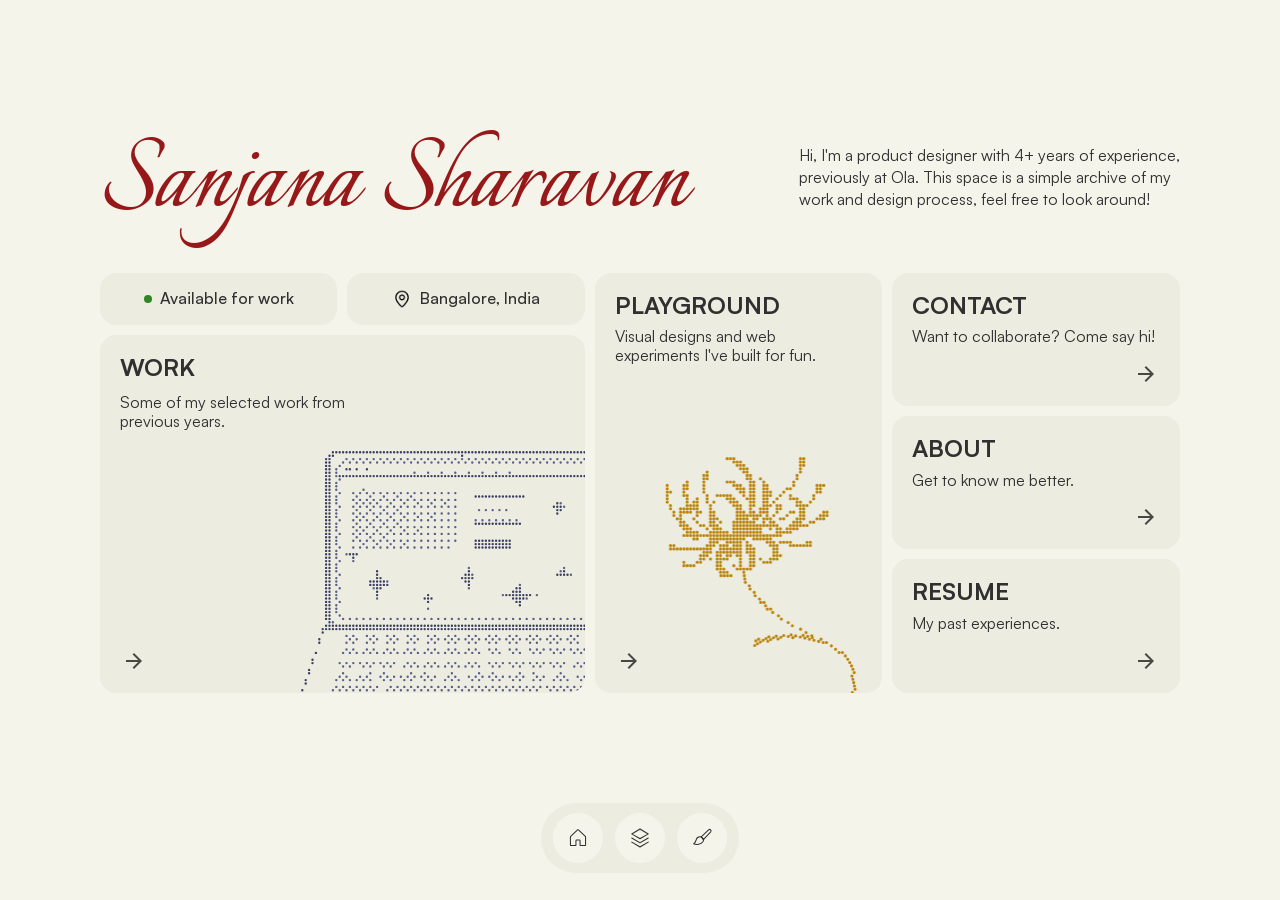
==== index.html @ 46058915 "Portfolio site: initial commit Co-Authored-By: Claude Opus 5.5 <noreply@anthropic.com> Claude-Sessio" ====
<!DOCTYPE html>
<html lang="en">
<head>
  <meta charset="utf-8">
  <meta name="viewport" content="width=device-width, initial-scale=1">
  <title>Sanjana Sharavan</title>
  <meta name="description" content="Product design portfolio of Sanjana Sharavan — product designer, previously at Ola.">
  <link rel="icon" href="assets/cat.svg">
  <link rel="stylesheet" href="styles.css">
</head>
<body class="home">
  <main class="page page--home">

    <header class="home-hero">
      <h1 class="script">Sanjana Sharavan</h1>
      <p>Hi, I'm a product designer with 4+ years of experience,<br>previously at Ola. This space is a simple archive of my<br>work and design process, feel free to look around!</p>
    </header>

    <section class="bento" aria-label="Overview">
      <!-- Column 1: status + work -->
      <div class="col-1">
        <div class="status-row">
          <div class="status"><span class="dot"></span>Available for work</div>
          <div class="status"><img src="images/ZNzv93C0OMBLOF4zmI0dFkxrl4.png" alt="">Bangalore, India</div>
        </div>
        <article class="card card--work">
          <div class="text">
            <h2>WORK</h2>
            <p>Some of my selected work from<br>previous years.</p>
          </div>
          <a class="btn-icon" href="work.html" aria-label="View case studies">
          <svg viewBox="0 0 24 24" fill="currentColor" aria-hidden="true"><path d="M12 4l-1.41 1.41L16.17 11H4v2h12.17l-5.58 5.59L12 20l8-8z"/></svg>
        </a>
          <canvas class="dot-art" data-art="work" data-boil="dots" aria-hidden="true"></canvas>
        </article>
      </div>

      <!-- Column 2: Playground (full height). Dotted illustration (drawn by site.js). -->
      <article class="card card--play">
        <div class="text">
          <h2>PLAYGROUND</h2>
          <p>Visual designs and web experiments I've built for fun.</p>
        </div>
        <canvas class="dot-art" data-art="playground" data-boil="dots" aria-hidden="true"></canvas>
        <a class="btn-icon" href="playground.html" aria-label="Explore playground">
          <svg viewBox="0 0 24 24" fill="currentColor" aria-hidden="true"><path d="M12 4l-1.41 1.41L16.17 11H4v2h12.17l-5.58 5.59L12 20l8-8z"/></svg>
        </a>
      </article>

      <!-- Column 3: Contact, About, Resume (equal small cards) -->
      <article class="card card--contact">
        <div class="text">
          <h2>CONTACT</h2>
          <p>Want to collaborate? Come say hi!</p>
        </div>
        <a class="btn-icon" href="contact.html" aria-label="Get in touch">
          <svg viewBox="0 0 24 24" fill="currentColor" aria-hidden="true"><path d="M12 4l-1.41 1.41L16.17 11H4v2h12.17l-5.58 5.59L12 20l8-8z"/></svg>
        </a>
      </article>
      <article class="card card--about">
        <div>
          <h2>ABOUT</h2>
          <p>Get to know me better.</p>
        </div>
        <a class="btn-icon" href="about.html" aria-label="More about me">
          <svg viewBox="0 0 24 24" fill="currentColor" aria-hidden="true"><path d="M12 4l-1.41 1.41L16.17 11H4v2h12.17l-5.58 5.59L12 20l8-8z"/></svg>
        </a>
      </article>
      <article class="card card--resume">
        <div>
          <h2>RESUME</h2>
          <p>My past experiences.</p>
        </div>
        <a class="btn-icon" href="https://drive.google.com/file/d/1N1h_qbuxhkWV1I6xI8x-s8gGFqzLLvs1/view?usp=sharing" target="_blank" rel="noopener" aria-label="Check out my resume">
          <svg viewBox="0 0 24 24" fill="currentColor" aria-hidden="true"><path d="M12 4l-1.41 1.41L16.17 11H4v2h12.17l-5.58 5.59L12 20l8-8z"/></svg>
        </a>
      </article>
    </section>
  </main>

  <!-- the cat that strolls along the bottom of the page (site.js) -->
  <button class="walk-cat" type="button" aria-label="Poke the cat"><span class="flip"><svg class="cat-art" viewBox="0 0 194 158" aria-hidden="true" data-boil="coarse"><defs><path id="cat-shape" fill="#231F20" d="M169.706 7.27979C169.088 6.7839 162.206 1.30745 162.206 1.30745L142.227 15.7993L128.121 28.5953L119.525 37.0673L117.145 39.4027L115.611 37.7786C115.611 37.7786 112.533 35.0501 111.251 34.3381C109.969 33.6262 106.651 32.731 106.651 32.731C106.651 32.731 101.944 31.6003 100.483 31.5023C99.022 31.4042 96.434 31.7101 96.434 31.7101C96.434 31.7101 92.1106 32.1684 91.1837 32.3239C90.2569 32.4793 86.6177 33.2605 85.9064 33.3741C85.1975 33.4996 83.5141 33.4078 81.8593 33.6555C80.2046 33.9032 75.5448 35.2524 75.5448 35.2524C75.5448 35.2524 73.5174 35.7573 72.8444 35.8758C72.1691 35.9824 67.3026 36.7803 67.3026 36.7803L61.7953 37.5426L58.3435 37.8808C58.3435 37.8808 54.3877 38.4401 53.5037 38.6242C52.6197 38.8083 51.5336 39.1673 50.8168 39.3805C50.1 39.5938 46.141 41.2873 46.141 41.2873C46.141 41.2873 44.3865 42.1088 43.795 42.1991C43.2035 42.2895 42.3724 42.106 41.7591 41.8925C41.1459 41.679 40.9942 41.4744 40.6647 41.0579C40.3471 40.639 39.9856 39.6743 39.8896 39.0522C39.7816 38.4325 40.0154 37.8449 39.9161 37.014C39.8167 36.1831 39.3456 35.1658 39.3456 35.1658L38.1152 32.9282L36.1786 30.7664L34.7477 29.1593L33.0735 27.7719L32.2074 29.1355L31.8652 30.8284L31.8656 33.1325L31.0967 35.9557L31.0645 37.4529C31.0645 37.4529 30.8703 37.8603 30.429 38.0199C29.99 38.1915 25.8155 38.9043 25.8155 38.9043C25.8155 38.9043 24.9305 38.8914 24.5113 38.9729C24.0921 39.0544 23.2353 39.4427 22.8415 39.6547C22.4477 39.8668 21.6117 40.362 21.3215 40.4677C21.0313 40.5733 20.7493 40.5296 20.7493 40.5296L19.7307 39.1257L18.692 36.851L18.0958 35.2541L17.6942 34.2109L17.0423 32.7112L16.3309 31.1614L15.6916 30.2383L14.8051 31.1129L14.2148 32.0409L13.8088 32.9576L13.0716 34.025L12.3995 35.6835L12.1424 36.8548L11.8567 38.0069L11.8378 39.3167L11.7654 40.415L11.5884 41.4228L10.9763 43.39L10.4752 44.9044L10.072 47.4348L9.79357 49.5835L9.84367 51.9519L9.98619 53.7724L10.2034 55.8495L10.3097 58.0591C10.3097 58.0591 10.3648 59.0464 10.867 60.4151C11.3692 61.7837 11.5729 62.0645 11.5729 62.0645L12.7443 64.5106L14.8085 67.9045C14.8085 67.9045 15.2814 68.6751 15.8497 69.4888C16.418 70.3024 18.3325 72.5425 19.0072 73.2C19.6819 73.8574 21.0836 74.8665 22.3909 75.709C23.6981 76.5516 25.9301 77.5471 26.741 77.8824C27.5519 78.2176 32.2786 79.5785 32.2786 79.5785L32.2038 81.6877L31.4372 88.5519L29.4451 96.2088C29.4451 96.2088 29.1663 100.083 28.7821 101.303C28.4001 102.536 26.7318 106.039 26.7318 106.039C26.7318 106.039 26.0273 107.211 25.7658 108.999C25.5043 110.787 25.9267 114.623 25.9267 114.623L25.6406 118.844L25.4018 123.498L24.837 127.563L24.6726 131.834C24.6726 131.834 24.7947 135.852 24.8539 136.604C24.9131 137.357 25.1513 140.181 25.1513 140.181C25.1513 140.181 24.0527 140.604 23.8386 140.781C23.6244 140.958 22.9824 141.428 22.5348 142.131C22.0873 142.834 21.9111 143.719 21.844 144.077C21.7769 144.435 21.8546 145.282 21.9053 145.544C21.9561 145.805 22.2886 146.812 22.6112 147.193C22.9338 147.574 23.5512 147.873 23.9981 147.934C24.445 147.995 24.5053 147.921 24.9015 147.721C25.2976 147.521 25.8576 146.821 25.8576 146.821C25.8576 146.821 25.8488 148.055 25.9894 148.459C26.1301 148.863 26.4554 149.194 26.7499 149.494C27.0564 149.791 27.6738 150.09 28.11 149.969C28.5463 149.847 28.7037 149.57 28.9938 149.144C29.2839 148.718 29.3351 147.574 29.3351 147.574C29.3351 147.574 29.8152 149.021 30.176 149.407C30.5489 149.79 31.069 149.973 31.6131 149.83C32.1571 149.687 32.2808 149.109 32.6004 148.578C32.9199 148.048 33.0324 147.028 33.041 146.497C33.0519 145.977 32.9636 145.267 32.3916 144.306C31.8195 143.346 27.857 140.161 27.857 140.161C27.857 140.161 27.2014 137.491 27.1708 136.758C27.1401 136.024 27.23 130.795 27.23 130.795L27.6454 125.194L27.9827 119.83L28.2494 115.638C28.2494 115.638 28.0702 111.903 28.2154 110.667C28.3606 109.431 29.227 106.343 29.5893 105.521C29.9492 104.687 31.0082 102.781 31.4035 101.681C31.7989 100.581 34.1713 88.23 34.1713 88.23C34.1713 88.23 34.5964 84.9808 34.9733 83.7863C35.3501 82.5918 36.6373 79.8773 36.6373 79.8773L45.5298 80.7366L50.5123 81.1113L52.2643 87.6955L53.8999 94.8322L53.223 106.571L52.0258 113.777L51.0376 120.204L50.3234 128.106L50.7314 132.955L51.0589 139.372L50.9854 142.64C50.9854 142.64 50.416 142.652 50.0253 142.752C49.6347 142.853 48.685 143.53 48.1209 144.145C47.5567 144.76 47.3422 145.319 47.1785 146.139C47.0148 146.96 47.1627 149.703 47.1727 149.307C47.1827 148.911 47.2141 150.544 47.7662 150.954C48.1565 151.235 49.0602 150.961 49.3311 150.884C49.602 150.807 50.4887 150.573 50.8857 150.249C51.2827 149.925 51.5583 148.849 51.5583 148.849C51.5583 148.849 51.5053 150.24 51.9871 151.119C52.1429 151.409 52.7607 151.647 53.2278 151.556C53.695 151.465 54.4411 150.827 54.7085 150.221C54.9879 149.612 54.9009 148.397 54.9009 148.397C54.9009 148.397 55.3763 149.5 55.7615 149.819C56.1468 150.138 56.6664 150.062 57.1666 149.694C57.6018 149.375 57.5732 149.356 57.8365 148.664C58.0998 147.972 58.0524 146.897 57.9707 146.285C57.9009 145.67 57.3311 144.4 56.8227 143.895C56.3025 143.393 54.6308 142.658 54.2447 142.462C53.8443 142.256 53.4333 142.188 53.4333 142.188C53.4333 142.188 53.4906 138.518 53.4424 137.886C53.3943 137.255 53.1954 133.61 53.1954 133.61L52.9358 130.099L52.8393 125.51L53.7197 120.126L54.4284 113.988L55.8645 104.813L56.553 97.4832L56.8681 90.8546L56.0002 86.7723L54.5488 82.3106L54.0706 80.9372L59.2628 81.4314L67.0083 81.1213L72.5669 80.8788L79.6683 79.3015L86.2898 77.9407C86.2898 77.9407 85.2262 79.8231 85.0857 81.0826C84.9571 82.3398 85.3743 85.5732 85.3743 85.5732C85.3743 85.5732 84.8675 96.2682 84.4803 98.241C84.093 100.214 82.4665 105.914 82.2002 107.359C81.934 108.803 81.8588 113.98 81.536 115.645C81.2131 117.309 80.5689 119.43 80.5689 119.43L78.6685 128.647L78.0107 133.001L77.5439 136.418C77.5439 136.418 77.2915 136.591 77.0151 136.768C76.3468 137.23 75.4271 139.405 75.4271 139.405L73.7759 143.188C73.7759 143.188 73.128 145.483 73.3557 145.759C73.6166 146.078 74.0177 145.84 74.3296 145.717C74.6414 145.595 75.8769 144.086 76.2849 143.563C76.7049 143.038 77.1408 141.955 77.1408 141.955C77.1408 141.955 77.0663 143.682 77.4029 144.455C77.5347 144.749 78.2002 145.359 78.7424 145.464C79.2847 145.568 80.4257 145.235 80.7923 144.819C81.1469 144.405 81.2623 142.312 81.2623 142.312C81.2623 142.312 82.2686 144.101 83.5151 143.735C84.0448 143.583 85.0754 142.298 85.1046 141.553C85.1338 140.808 84.6893 139.416 84.1671 138.84C83.6449 138.264 81.5802 136.977 81.2654 136.829C80.9507 136.68 80.3241 136.334 80.3241 136.334L80.5599 130.768L81.5606 125.62L82.678 119.538C82.678 119.538 83.3265 116.479 83.6301 115.164C83.9337 113.848 84.523 108.694 84.523 108.694L85.8698 101.298C85.8698 101.298 87.1411 96.4548 87.3915 94.5456C87.6419 92.6363 88.0399 85.7944 88.0399 85.7944L89.1106 77.873C89.1106 77.873 89.2556 77.66 90.2294 77.2983C91.2032 76.9365 94.0801 76.7101 94.0801 76.7101L94.5076 80.8286L96.0442 92.1246L96.8876 99.6617L97.6008 108L97.8828 114.759L97.92 121.283C97.92 121.283 98.1827 126.727 98.26 127.956C98.3374 129.186 98.8915 132.996 98.8915 132.996L98.508 133.773C98.508 133.773 97.9232 133.259 97.5851 133.374C97.247 133.489 96.7247 133.935 96.3269 134.382C95.929 134.829 95.4107 136.063 95.1506 136.644C94.8882 137.212 94.6976 137.767 94.742 138.251C94.7864 138.735 95.5322 139.822 97.2677 138.647C97.9263 138.199 98.3127 137.693 98.3127 137.693C98.3127 137.693 98.2138 138.143 98.2913 138.67C98.3689 139.197 98.4862 139.864 98.8852 140.255C99.2724 140.648 100.419 140.474 100.835 140.184C101.251 139.894 101.811 138.935 101.863 138.37C101.901 137.993 101.632 136.863 101.632 136.863C101.632 136.863 103.079 138.233 104.105 137.565C104.415 137.369 104.825 136.599 104.872 136.27C104.945 135.812 104.895 135.489 104.622 134.791C104.39 134.17 103.776 133.637 102.999 133.344C102.221 133.052 101.029 132.864 101.029 132.864L100.674 128.288C100.674 128.288 100.573 125.277 100.596 123.794C100.618 122.311 100.317 118.266 100.317 118.266L99.7505 108.125C99.7505 108.125 99.4985 97.4909 99.3786 95.8507C99.2564 94.1988 98.4296 87.7058 98.4296 87.7058C98.4296 87.7058 98.357 81.7686 97.9274 79.6219C97.5097 77.4728 96.8776 75.883 96.8776 75.883C96.8776 75.883 98.3246 75.9098 99.1487 75.7373C99.9728 75.5648 104.535 74.099 106.195 73.493C107.852 72.8752 111.835 71.177 114.221 69.4443C116.606 67.7116 119.909 62.7078 119.909 62.7078C119.909 62.7078 121.076 61.4213 121.711 60.3369C122.345 59.2525 123.249 56.2305 123.253 54.0736C123.26 51.4231 122.425 48.665 122.195 47.798C121.964 46.9311 120.474 43.1668 120.162 42.71C119.864 42.2628 119.236 41.7194 119.236 41.7194L131.464 28.9804L145.278 16.9806L161.15 5.27093C161.15 5.27093 167.162 10.4973 167.453 10.6503C167.841 10.8582 168.657 11.1555 169.106 11.2284C169.632 11.311 170.405 10.6187 170.605 10.3703C170.805 10.1219 170.783 9.55945 170.723 9.25075C170.718 8.90666 170.322 7.76381 169.706 7.27979ZM33.7926 47.7164C33.6521 46.6101 32.1952 44.6137 32.1952 44.6137C32.1952 44.6137 32.6038 44.3495 33.0764 44.1591C34.2279 43.6889 35.471 44.1373 35.9097 44.3477C36.3363 44.5605 36.6389 45.7339 36.7811 46.5934C36.9233 47.4529 36.7731 48.7266 35.9737 49.7937C35.5897 50.312 34.745 51.0183 34.0356 51.2054C33.3262 51.3926 33.0512 51.3844 33.0512 51.3844C33.0512 51.3844 33.945 48.8203 33.7926 47.7164ZM29.808 46.2729C30.31 45.6578 31.6121 44.8749 31.6121 44.8749C31.6121 44.8749 31.0336 46.8233 31.1658 48.079C31.298 49.3348 32.5749 51.4277 32.5749 51.4277C32.5749 51.4277 30.5828 51.3466 30.1156 51.1171C29.6484 50.8875 29.1461 50.5416 28.8875 50.2345C28.641 49.9251 28.4833 49.5614 28.6272 48.8311C28.7983 47.9847 29.2748 46.9187 29.808 46.2729ZM21.7681 48.969C21.8107 48.357 20.8873 46.3555 20.8873 46.3555C20.8873 46.3555 21.7962 46.3637 22.168 46.5502C22.5804 46.7534 23.6798 47.2298 24.1024 47.6775C24.4467 48.0418 24.5915 48.5312 24.663 48.8992C24.7346 49.2673 24.3648 49.7951 24.0678 50.1855C23.6405 50.7367 20.884 51.5189 20.884 51.5189C20.884 51.5189 21.7254 49.5811 21.7681 48.969ZM17.603 47.6838C18.0322 47.2061 20.1308 46.4286 20.1308 46.4286C20.1308 46.4286 19.431 47.6243 19.3374 48.6775C19.2437 49.7307 20.2059 51.6753 20.2059 51.6753C20.2059 51.6753 18.8293 51.4993 18.1354 51.1906C17.4415 50.8819 16.3852 49.7318 16.3256 49.3614C16.2946 49.0101 17.1738 48.1615 17.603 47.6838ZM40.3415 55.1919L36.7266 60.9586L33.7249 55.8741L31.7109 64.2499L28.3199 58.0581L25.9992 64.1524L23.364 58.6516L21.3805 63.4113L17.0444 57.6004L21.0734 59.8484L23.2254 56.2759L25.8559 60.0895L27.6621 55.697L31.0888 59.8981L33.4746 54.0745L36.8084 57.542L40.3415 55.1919Z"/><clipPath id="cat-body"><rect x="0" y="0" width="194" height="82"/></clipPath><clipPath id="cat-l1"><rect x="15" y="80.5" width="28" height="78"/></clipPath><clipPath id="cat-l2"><polygon points="43,80.5 56,80.5 56,84 63,84 63,158 43,158"/></clipPath><clipPath id="cat-l3"><rect x="68" y="80.5" width="23" height="78"/></clipPath><clipPath id="cat-l4"><rect x="91" y="80.5" width="21" height="78"/></clipPath></defs><g class="leg l1" style="transform-origin:34px 80px"><use href="#cat-shape" clip-path="url(#cat-l1)"/></g><g class="leg l2" style="transform-origin:53px 80px"><use href="#cat-shape" clip-path="url(#cat-l2)"/></g><g class="leg l3" style="transform-origin:87px 80px"><use href="#cat-shape" clip-path="url(#cat-l3)"/></g><g class="leg l4" style="transform-origin:96px 80px"><use href="#cat-shape" clip-path="url(#cat-l4)"/></g><g class="cat-body"><use href="#cat-shape" clip-path="url(#cat-body)"/></g></svg></span></button>
  <script src="site.js"></script>
</body>
</html>
---- styles.css ----
/* =========================================================
   Sanjana Sharavan — Portfolio
   Recreated from the Framer site. Plain CSS, no build step.
   ========================================================= */

@import url("https://fonts.googleapis.com/css2?family=Inter&family=Italianno&family=Bricolage+Grotesque:wght@500;600&display=swap");
@font-face { font-family: "Satoshi"; src: url("images/fonts/Satoshi-400.woff2") format("woff2"); font-weight: 400; font-display: swap; }
@font-face { font-family: "Satoshi"; src: url("images/fonts/Satoshi-500.woff2") format("woff2"); font-weight: 500; font-display: swap; }
@font-face { font-family: "Satoshi"; src: url("images/fonts/Satoshi-700.woff2") format("woff2"); font-weight: 700; font-display: swap; }

:root {
  /* Surfaces */
  --bg: #f5f4eb;          /* page */
  --card: #edece1;        /* bento cards, dock */
  --card-soft: #f2f1e6;   /* case-study cards */
  --line: rgba(17, 16, 17, 0.12);

  /* Text */
  --ink: #303030;
  --ink-strong: #111011;
  --ink-muted: rgba(17, 16, 17, 0.8);

  /* Accents */
  --red: #961818;         /* signature name, section script titles */
  --red-warm: #a81b16;    /* "Hey, I'm Sanjana" */
  --green: #5b8275;       /* "Gallery" */
  --blue: #0a0794;        /* "Let's Talk!" */
  --available: #308525;   /* status dot */
  --tag-green: #6cab80;
  --tag-gold: #d9b871;
  --tag-teal: #84b2b7;

  /* Type */
  --font-sans: "Satoshi", system-ui, -apple-system, sans-serif;
  --font-script: "Italianno", cursive;
  --font-display: "Bricolage Grotesque", var(--font-sans);

  /* Layout */
  --page-x: 100px;
  --radius-card: 16px;
  --radius-pill: 32px;
  --gap: 10px;
  --dock-bottom: clamp(16px, 3vh, 40px);
  --dock-h: 70px;
}

* { box-sizing: border-box; margin: 0; padding: 0; }
html { -webkit-font-smoothing: antialiased; }
body {
  background: var(--bg);
  color: var(--ink);
  font-family: var(--font-sans);
  font-size: 16px;
  line-height: 1.2;
  min-height: 100vh;
  padding-bottom: 140px; /* room for the dock */
  overflow-x: clip;
}
a { color: inherit; text-decoration: none; }
img, video { display: block; max-width: 100%; }
b, strong { font-weight: 700; }

.page { /* content is centred and capped at the bento width (1241px) */
  padding: 80px var(--page-x) 0;
  max-width: calc(1241px + 2 * var(--page-x)); margin: 0 auto;
}
.page.contact { position: relative; }
.script { font-family: var(--font-script); font-weight: 400; line-height: 1; }

/* ---------- Pill button ---------- */
/* Hover: the gap between label and arrow opens up (10px -> 16px), as on Framer */
.btn {
  display: inline-flex; align-items: center; gap: 10px;
  padding: 8px 12px 8px 16px;
  border: 1px solid #c7c7c7;
  border-radius: var(--radius-pill);
  font-size: 18px; font-weight: 500; line-height: 1.5;
  color: var(--ink-muted);
  background: transparent;
  transition: gap .35s cubic-bezier(.2,.8,.2,1);
  white-space: nowrap;
  width: fit-content;
}
.case .btn { align-self: flex-start; }
.btn:hover, .btn:focus-visible { gap: 16px; }
.btn svg { width: 24px; height: 24px; flex: none; }
.btn--sm { padding: 6px 10px 6px 12px; }
.btn--sm svg { width: 28px; height: 28px; }

/* Home bento cards: the whole card is the link. The arrow (.btn-icon) carries the
   link and stretches an invisible hit area over its card; on hover the arrow nudges right. */
.btn-icon {
  align-self: flex-end; z-index: 2; flex: none;
  display: grid; place-items: center; width: 28px; height: 28px;
  color: rgba(17, 16, 17, 0.75);
}
.btn-icon::after { content: ""; position: absolute; inset: 0; border-radius: inherit; z-index: 3; }
.btn-icon svg { width: 24px; height: 24px; transition: transform .35s cubic-bezier(.2,.8,.2,1); }
.card:has(.btn-icon) { cursor: pointer; }
.card:hover .btn-icon svg, .btn-icon:focus-visible svg { transform: translateX(4px); }
.card:has(.btn-icon:focus-visible) { outline: 2px solid var(--ink); outline-offset: 3px; }
.btn-icon:focus-visible { outline: none; }

/* ---------- Dock nav (shared) ---------- */
.dock {
  position: fixed; left: 50%; bottom: var(--dock-bottom); transform: translateX(-50%);
  display: flex; align-items: center; gap: 12px; padding: 10px 12px;
  background: var(--card); border-radius: 60px;
  z-index: 50;
}
.dock a {
  position: relative; width: 50px; height: 50px; border-radius: 50%;
  background: var(--bg);
  box-shadow: inset 0 1px 0 rgba(255, 255, 255, 0.1);
  display: grid; place-items: center;
  transition: width .3s cubic-bezier(.2,.8,.2,1), height .3s cubic-bezier(.2,.8,.2,1);
}
.dock a:hover, .dock a:focus-visible { width: 60px; height: 60px; }
.dock svg { width: 22px; height: 22px; fill: var(--ink); }
.dock svg .stroke { fill: none; stroke: var(--ink); stroke-width: 12; stroke-linejoin: round; stroke-linecap: round; }
.dock a::before { /* label: soft pill that rises on hover */
  content: attr(data-label);
  position: absolute; bottom: calc(100% + 26px); left: 50%;
  transform: translate(-50%, 40px);
  padding: 3px 8px 2px; border-radius: 999px;
  background: #f5f4ec; color: var(--ink);
  font-family: "Inter", var(--font-sans); font-size: 16px; line-height: 19px; white-space: nowrap;
  box-shadow: 0 0 0 1px rgba(17, 16, 17, 0.06);
  opacity: 0; pointer-events: none;
  transition: opacity .25s ease, transform .35s cubic-bezier(.2,.8,.2,1);
}
.dock a:hover::before, .dock a:focus-visible::before { opacity: 1; transform: translate(-50%, 0); }
.dock a::after { /* dot under the hovered icon only */
  content: ""; position: absolute; top: calc(100% + 4px); left: 50%;
  width: 4px; height: 4px; margin-left: -2px; border-radius: 50%;
  background: rgba(48, 48, 48, 0.3);
  opacity: 0; transition: opacity .25s ease;
}
.dock a:hover::after, .dock a:focus-visible::after { opacity: 1; }

/* =========================================================
   HOME
   ========================================================= */
.home-deco {
  position: absolute; top: 6px; right: 0; width: 415px; height: auto;
  pointer-events: none; z-index: 0;
}
.home-hero { /* one row above the bento: name left, intro right (ends at the bento's right edge) */
  position: relative; z-index: 1;
  display: flex; align-items: flex-end; justify-content: space-between; gap: 40px;
  align-items: last baseline; /* intro's last line sits on the name's baseline */
}
.home-hero h1 {
  display: flex; align-items: center; gap: 18px;
  font-size: 126px; color: var(--red); line-height: 1; /* line box includes the descenders */
  white-space: nowrap;
}
/* The cat walks along the bottom of the home page (site.js). Click it → "ouch". */
.walk-cat {
  position: fixed; left: 0; bottom: -3px; z-index: 40; /* feet on the bottom edge (drawing has ~3px of space under the paws); walks behind the dock (z 50) */
  width: 85px; height: 56px; padding: 0; border: 0; background: none; cursor: pointer;
  transform: translateX(-140px); /* waits off-screen left until it starts walking */
}
.walk-cat .flip { display: block; width: 100%; height: 100%; }
.walk-cat.to-right .flip { transform: scaleX(-1); } /* the drawing faces left; flip it to walk right */
/* The cat is inline SVG: one body + four legs (clipped copies of the same doodle) that swing
   from the hip in a 4-beat walk while .walking. --step is set in site.js to match the walk speed. */
.walk-cat .cat-art { display: block; width: 100%; height: 100%; overflow: visible; }
.walk-cat .leg, .walk-cat .cat-body { transform-box: view-box; }
.walk-cat .leg { animation: catleg var(--step, .5s) linear infinite paused; }
.walk-cat .l3 { animation-delay: 0s; }
.walk-cat .l1 { animation-delay: calc(var(--step, .5s) * -.25); }
.walk-cat .l4 { animation-delay: calc(var(--step, .5s) * -.5); }
.walk-cat .l2 { animation-delay: calc(var(--step, .5s) * -.75); }
.walk-cat .cat-body { animation: catbody calc(var(--step, .5s) / 2) ease-in-out infinite alternate paused; }
.walk-cat.walking .leg, .walk-cat.walking .cat-body { animation-play-state: running; }
.walk-cat:not(.walking) .leg { animation: none; } /* stand square when stopped */
/* stance: foot planted, sweeps back at a constant rate (no sliding); swing: lifts and steps forward */
@keyframes catleg {
  0%   { transform: rotate(16deg); }
  62%  { transform: rotate(-16deg); }
  80%  { transform: translateY(-6px) rotate(0deg); }
  100% { transform: rotate(16deg); }
}
@keyframes catbody { from { transform: translateY(0); } to { transform: translateY(-1.6px); } }
.ouch {
  position: absolute; left: 50%; top: 0; pointer-events: none; white-space: nowrap;
  font-family: var(--font-sans); font-size: 13px; font-weight: 400; line-height: 1;
  color: #111011; letter-spacing: -0.01em;
  animation: ouch 1s cubic-bezier(.2,.8,.2,1) forwards;
}
@keyframes ouch {
  0% { opacity: 0; transform: translate(-50%, 0) translate(var(--ox), var(--oy)) rotate(var(--or)) scale(.6); }
  20% { opacity: 1; transform: translate(-50%, -14px) translate(var(--ox), var(--oy)) rotate(var(--or)) scale(1); }
  100% { opacity: 0; transform: translate(-50%, -34px) translate(var(--ox), var(--oy)) rotate(var(--or)) scale(1); }
}
.home-hero p { flex: none; margin: 0; line-height: 22px; white-space: nowrap; } /* line breaks are set in the HTML; longest line ends at the bento's right edge */
.home-hero h1 { flex: none; }

/* Bento hierarchy (desktop), on a 6-row grid:
   col 1  Work (largest, full height, under the status pills)
   col 2  Playground (full height, but visually quiet: small flat thumbnails)
   col 3  Contact / About / Resume (equal small cards, 2 rows each)  */
.bento {
  position: relative; z-index: 1;
  display: grid; margin-top: 48px;
  grid-template-columns: 553fr 328fr 328fr;
  grid-template-rows: repeat(6, 82px);
  gap: var(--gap);
}
.card {
  background: var(--card); border-radius: var(--radius-card);
  padding: 24px; position: relative; overflow: hidden;
}
.card h2 { font-size: 24px; font-weight: 700; color: var(--ink); }
.card p { margin-top: 12px; line-height: 1.2; }

.col-1 { grid-column: 1; grid-row: 1 / 7; display: flex; flex-direction: column; gap: var(--gap); }
.status-row { display: grid; grid-template-columns: 1fr 1fr; gap: var(--gap); }
.status {
  background: var(--card); border-radius: var(--radius-card);
  height: 60px; display: flex; align-items: center; justify-content: center; gap: 8px;
  font-weight: 500;
}
.status .dot { width: 8px; height: 8px; flex: none; border-radius: 50%; background: var(--available); }
.status img { width: 20px; height: 20px; }

.card--work { flex: 1; display: flex; flex-direction: column; justify-content: space-between; }
.card--work .text { max-width: 280px; }
/* Work + Playground illustrations: dotted, dithered drawings in the style of the
   floral pattern (rendered by site.js into <canvas class="dot-art">). */
.card--work .text, .card--play .text { position: relative; z-index: 2; }
.card--work .btn-icon, .card--play .btn-icon { align-self: flex-start; } /* arrow bottom-left; art sits bottom-right */
.dot-art { position: absolute; inset: 0; width: 100%; height: 100%; pointer-events: none; z-index: 1; }

.card--play {
  grid-column: 2; grid-row: 1 / 7;
  display: flex; flex-direction: column; justify-content: space-between;
}

/* Smaller cards */
.card--about { grid-column: 3; grid-row: 3 / 5; display: flex; flex-direction: column; justify-content: space-between; }
.card--contact { grid-column: 3; grid-row: 1 / 3; display: flex; flex-direction: column; justify-content: space-between; }
.card--contact .text, .card--contact .btn { position: relative; z-index: 1; }
.card p { font-weight: 400; }
.card--about p { white-space: nowrap; overflow: hidden; text-overflow: ellipsis; } /* keep to one line */
.card--contact p, .card--about p, .card--resume p, .card--play p { margin-top: 8px; }

.card--resume {
  grid-column: 3; grid-row: 5 / 7;
  display: flex; flex-direction: column; justify-content: space-between;
}
.card--resume .btn { position: relative; z-index: 1; }

/* =========================================================
   ABOUT
   ========================================================= */
.about-top {
  display: grid; grid-template-columns: 213px minmax(0, 474px) 1fr;
  gap: 56px; align-items: start; padding-top: 20px;
}
.about-photo { width: 213px; height: 251px; border-radius: 28px; object-fit: cover; }
.about-copy h1 { font-size: 37px; color: var(--red-warm); line-height: .65; margin-top: 19px; }
.about-copy p { margin-top: 20px; }
.about-copy p + p { margin-top: 12px; }

/* Music player: playing by default (record spins, lower half visible).
   Click toggles: stop = record spins back to rest, text blurs, record drops
   down to fill the card. Click again = record pops up and spins. Hover = record grows 5%. */
.player {
  justify-self: end; margin-right: -1px; margin-top: 72px;
  width: 179px; height: 179px; border-radius: 20px; background: var(--card);
  position: relative; overflow: hidden; text-align: center; cursor: pointer;
  display: flex; flex-direction: column; justify-content: flex-end; padding-bottom: 14px;
  -webkit-tap-highlight-color: transparent; isolation: isolate;
}
.player:focus-visible { outline: 2px solid var(--ink); outline-offset: 3px; }
.player .cd {
  position: absolute; left: 50%; top: -107px; width: 206px; height: 206px; margin-left: -103px;
  z-index: 2; transition: transform .55s cubic-bezier(.34, 1.56, .64, 1);
}
.player.is-stopped .cd { transform: translateY(81px); transition-delay: .55s; }
.player .cd-scale { width: 100%; height: 100%; transition: transform .35s cubic-bezier(.2,.8,.2,1); }
.player:hover .cd-scale { transform: scale(1.05); }
.player .cd-spin { width: 100%; height: 100%; position: relative; will-change: transform; }
.player .disc { width: 100%; height: 100%; border-radius: 50%; object-fit: cover; }
.player .label {
  position: absolute; left: 50%; top: 50%; width: 50px; height: 50px; margin: -25px 0 0 -25px;
  border-radius: 50%; object-fit: cover;
}
.player .content {
  position: relative; z-index: 1;
  transition: filter 2.5s cubic-bezier(.2,.8,.2,1), transform 2.5s cubic-bezier(.2,.8,.2,1);
}
.player.is-stopped .content { filter: blur(2px); transform: scale(.9); transition-duration: .45s; }
.bars { display: flex; gap: 1px; justify-content: center; align-items: center; height: 14px; margin-bottom: 8px; }
.bars i { width: 2px; background: #a3a3a3; border-radius: 2px; animation: bar .9s ease-in-out infinite alternate; }
.bars i:nth-child(1) { height: 4px; animation-delay: -.2s; }
.bars i:nth-child(2) { height: 8px; animation-delay: -.5s; }
.bars i:nth-child(3) { height: 12px; animation-delay: -.1s; }
.bars i:nth-child(4) { height: 5px; animation-delay: -.7s; }
@keyframes bar { from { transform: scaleY(.35); } to { transform: scaleY(1); } }
.player .artist { font-size: 12px; font-weight: 500; color: #828282; letter-spacing: -0.02em; }
.player .song { font-family: var(--font-display); font-size: 12px; font-weight: 500; color: #3d3d3d; margin-top: 3px; letter-spacing: -0.02em; }

.gallery-head { display: flex; align-items: center; gap: 16px; margin-top: 50px; }
.gallery-head h2 { font-size: 54px; color: var(--green); line-height: 1.2; }
.gallery-head p { max-width: 178px; }

.marquee {
  margin: 20px calc(50% - 50vw) 0; overflow: hidden; /* full-bleed */
}
.marquee-track {
  display: flex; gap: 40px; width: max-content;
  animation: marquee 120s linear infinite;
}
.marquee:hover .marquee-track { animation-play-state: paused; }
.marquee img { width: 136px; height: 240px; object-fit: cover; border-radius: 2px; flex: none; }
@keyframes marquee { to { transform: translateX(-50%); } }

/* =========================================================
   WORK
   ========================================================= */
.section-head { display: flex; align-items: center; gap: 32px; }
.section-head h1, .section-head h2 { font-size: 70px; color: var(--red); line-height: 1.2; white-space: nowrap; }
/* Italianno has a single weight, so at 70px its strokes look thinner than the 126px name on Home.
   A thin outline in the same colour thickens them to match the name's visual weight. */
.section-head h1, .section-head h2 { -webkit-text-stroke: 0.013em currentColor; paint-order: stroke fill; }
.section-head p { color: var(--ink-strong); line-height: 24px; max-width: 244px; }

/* Case studies stack on scroll: each card sticks 20px lower than the one before,
   and cards underneath shrink slightly (site.js sets --stack-scale). */
.cases { margin-top: 80px; }
.case {
  position: sticky; top: calc(100px + var(--i, 0) * 20px);
  background: var(--card-soft); border-radius: 26px; padding: 64px;
  display: grid; grid-template-columns: 1fr 1fr; gap: 37px 88px; min-height: 466px; /* wide column gap: titles ↔ images */
  transform-origin: 50% 0;
  transform: scale(var(--stack-scale, 1));
}
/* each stacked card a touch darker than the one before */
.case:nth-child(1) { background: #efeee3; } .case:nth-child(2) { background: #ecebdf; } .case:nth-child(3) { background: #e9e8dc; }
.case:nth-child(1) { --i: 0; } .case:nth-child(2) { --i: 1; } .case:nth-child(3) { --i: 2; }
.case:nth-child(4) { --i: 3; } .case:nth-child(5) { --i: 4; }
.case + .case { margin-top: 32px; }
.case-text { display: flex; flex-direction: column; align-items: flex-start; }
.tag { display: inline-block; padding: 10px 12px; border-radius: 8px; color: #fff; }
.tag--green { background: var(--tag-green); }
.tag--gold { background: var(--tag-gold); }
.tag--teal { background: var(--tag-teal); }
.case h3 { font-size: 24px; font-weight: 400; color: var(--ink-strong); line-height: 1.2; margin-top: 24px; max-width: 558px; }
.case .btn { margin-top: auto; }
.case img { width: 100%; height: 338px; object-fit: contain; }

.older { margin-top: 160px; }
.older-list { margin-top: 64px; }
.older-row {
  display: flex; align-items: center; gap: 8px;
  padding: 0 0 22px; margin-bottom: 72px;
  border-bottom: 2px solid rgba(0, 0, 0, 0.05);
}
.older-row:last-child { border-bottom: 0; margin-bottom: 0; }
.older-row h3 { font-size: 32px; font-weight: 400; color: var(--ink-strong); letter-spacing: -0.02em; line-height: 1.2; }
.older-row p { color: var(--ink-strong); padding-top: 12px; font-style: italic; letter-spacing: -0.02em; }
.older-row .btn { margin-left: auto; }

/* =========================================================
   PLAYGROUND PAGE
   ========================================================= */
/* Masonry-style grid: items keep their natural proportions.
   Add an item by copying a <figure class="play-item"> block in playground.html. */
/* Playground projects: two side by side above the Gallery */
.projects { display: grid; grid-template-columns: 1fr 1fr; gap: 24px; margin-top: 64px; }
.project { display: block; color: inherit; text-decoration: none; margin: 0; }
.project img { display: block; width: 100%; aspect-ratio: 16 / 10; object-fit: cover; border-radius: 20px; background: var(--card); transition: transform .4s cubic-bezier(.2,.8,.2,1); }
a.project:hover img { transform: translateY(-4px); }
.project .project-title { display: flex; align-items: center; gap: 6px; margin-top: 16px; font-size: 24px; color: var(--ink-strong); letter-spacing: -0.02em; line-height: 1.2; }
.project .t { text-decoration: underline; text-decoration-color: transparent; text-decoration-thickness: 1.5px; text-underline-offset: 5px; transition: text-decoration-color .25s; }
.project:hover .t, .project:focus-visible .t { text-decoration-color: currentColor; }
.project-arrow { width: 22px; height: 22px; flex: none; transition: transform .3s cubic-bezier(.2,.8,.2,1); }
.project:hover .project-arrow { transform: translate(2px, -2px); }
.gallery { margin-top: 120px; }
.play-grid { display: flex; gap: 24px; align-items: flex-start; margin-top: 64px; }
.play-col { flex: 1; min-width: 0; display: flex; flex-direction: column; gap: 24px; }
.play-item { margin: 0; }
.play-item img, .play-item video {
  width: 100%; height: auto; border-radius: 8px;
  box-shadow: 0 0 0 1px rgba(17, 16, 17, 0.06);
}
.play-item figcaption { margin-top: 10px; font-size: 14px; color: var(--ink-muted); letter-spacing: -0.01em; }

/* =========================================================
   CONTACT
   ========================================================= */
.contact h1 { font-size: 301px; color: var(--blue); line-height: .8; margin-top: 26px; white-space: nowrap; }
.contact .email { margin-top: 0; }
.contact-socials { margin-top: 213px; }
.contact-socials p { font-size: 20px; font-weight: 500; }
.contact-socials .row { display: flex; gap: 16px; margin-top: 24px; flex-wrap: wrap; }
.contact-art { position: absolute; right: 71px; top: 564px; width: 363px; }

/* =========================================================
   RESPONSIVE
   ========================================================= */
@media (max-width: 1200px) {
  :root { --page-x: 48px; }
  .home-hero { flex-direction: column; align-items: flex-start; gap: 20px; }
  .home-hero p { max-width: 660px; white-space: normal; }
  .home-hero p br { display: none; }
  .bento { grid-template-columns: repeat(3, 1fr); grid-template-rows: auto; }
  .col-1 { grid-row: auto; grid-column: 1 / -1; }
  .card--work { min-height: 440px; }
  .card--play, .card--about, .card--contact, .card--resume { grid-row: auto; grid-column: auto; min-height: 180px; }
  .card--play { grid-column: 1 / -1; min-height: 0; gap: 24px; }
  .card--play { min-height: 300px; }
  .about-top { grid-template-columns: 213px 1fr; }
  .player { grid-column: 1 / -1; justify-self: start; margin-top: 8px; }
  .case { grid-template-columns: 1fr; padding: 40px; }
  .case .btn { margin-top: 32px; }
  .case { top: calc(80px + var(--i, 0) * 16px); }
  .contact h1 { font-size: 200px; }
  .contact-art { position: static; margin-top: 48px; }
}

@media (max-width: 720px) {
  :root { --page-x: 20px; }
  .page { padding-top: 48px; }
  .home-hero h1 { font-size: 72px; white-space: normal; }
  .bento { grid-template-columns: 1fr; }
  .status-row { grid-template-columns: 1fr; }
  .card--work .text { max-width: 55%; }
  .card--contact, .card--resume, .card--about { min-height: 180px; }
  .about-top { grid-template-columns: 1fr; gap: 24px; }
  .section-head { flex-direction: column; align-items: flex-start; gap: 4px; }
  .section-head h1, .section-head h2 { font-size: 56px; }
  .case h3 { font-size: 20px; }
  .case img { height: 220px; }
  .older-row { flex-wrap: wrap; margin-bottom: 40px; }
  .older-row h3 { font-size: 26px; }
  .projects { grid-template-columns: 1fr; }
  .gallery { margin-top: 80px; }
  .project .project-title { font-size: 20px; }
  .older-row p { padding-top: 0; flex-basis: 100%; order: 3; }
  .case { padding: 24px; min-height: 0; }
  .contact h1 { font-size: 110px; white-space: normal; }
  .contact-socials { margin-top: 120px; }
  .dock { bottom: 20px; gap: 8px; }
  .dock a { width: 44px; height: 44px; }
}

/* =========================================================
   HOME: FIT TO SCREEN (desktop)
   The home page fills exactly one screen: the hero and bento shrink with the
   window height, and the dock sits below the bento with a clear gap.
   Below ~640px tall the page simply scrolls instead of squashing further.
   ========================================================= */
@media (min-width: 1201px) {
  body.home { padding-bottom: 0; }
  .page--home {
    height: max(100dvh, 640px);
    display: flex; flex-direction: column; justify-content: center;
    padding-top: clamp(24px, 5vh, 80px);
    padding-bottom: calc(var(--dock-bottom) + var(--dock-h) + clamp(20px, 3.5vh, 32px));
  }
  .page--home .home-hero h1 { font-size: clamp(84px, 13.5vh, 136px); }
  .page--home .bento {
    flex: 1; min-height: 0; max-height: 420px; /* keep the bento compact; extra space goes around the page */
    margin-top: clamp(16px, 3vh, 48px);
    grid-template-rows: repeat(6, minmax(0, 1fr));
  }
  .page--home .status { height: 52px; }
  .page--home .card { padding: 18px 20px; }
}
/* Shorter laptop screens: tighten the small cards so their content still fits */
@media (min-width: 1201px) and (max-height: 880px) {
  .page--home .card { padding: 18px 20px; }
  .page--home .card .btn { font-size: 16px; padding: 6px 10px 6px 14px; }
  .page--home .card .btn svg { width: 20px; height: 20px; }
  .page--home .status { height: 52px; }
}
/* Very short screens (small laptops): compact the cards further */
@media (min-width: 1201px) and (max-height: 760px) {
  .page--home .card { padding: 14px 18px; }
  .page--home .card h2 { font-size: 20px; }
  .page--home .card p { font-size: 14px; margin-top: 4px; }
  .page--home .card .btn { font-size: 14px; padding: 4px 8px 4px 12px; gap: 8px; }
  .page--home .card .btn:hover { gap: 12px; }
  .page--home .card .btn svg { width: 18px; height: 18px; }
  .page--home .status { height: 44px; font-size: 14px; }
}

@media (prefers-reduced-motion: reduce) {
  .marquee-track, .bars i, .walk-cat .leg, .walk-cat .cat-body { animation: none; }
  .player .cd, .player .content, .dock a, .dock a::before, .btn { transition: none; }
}
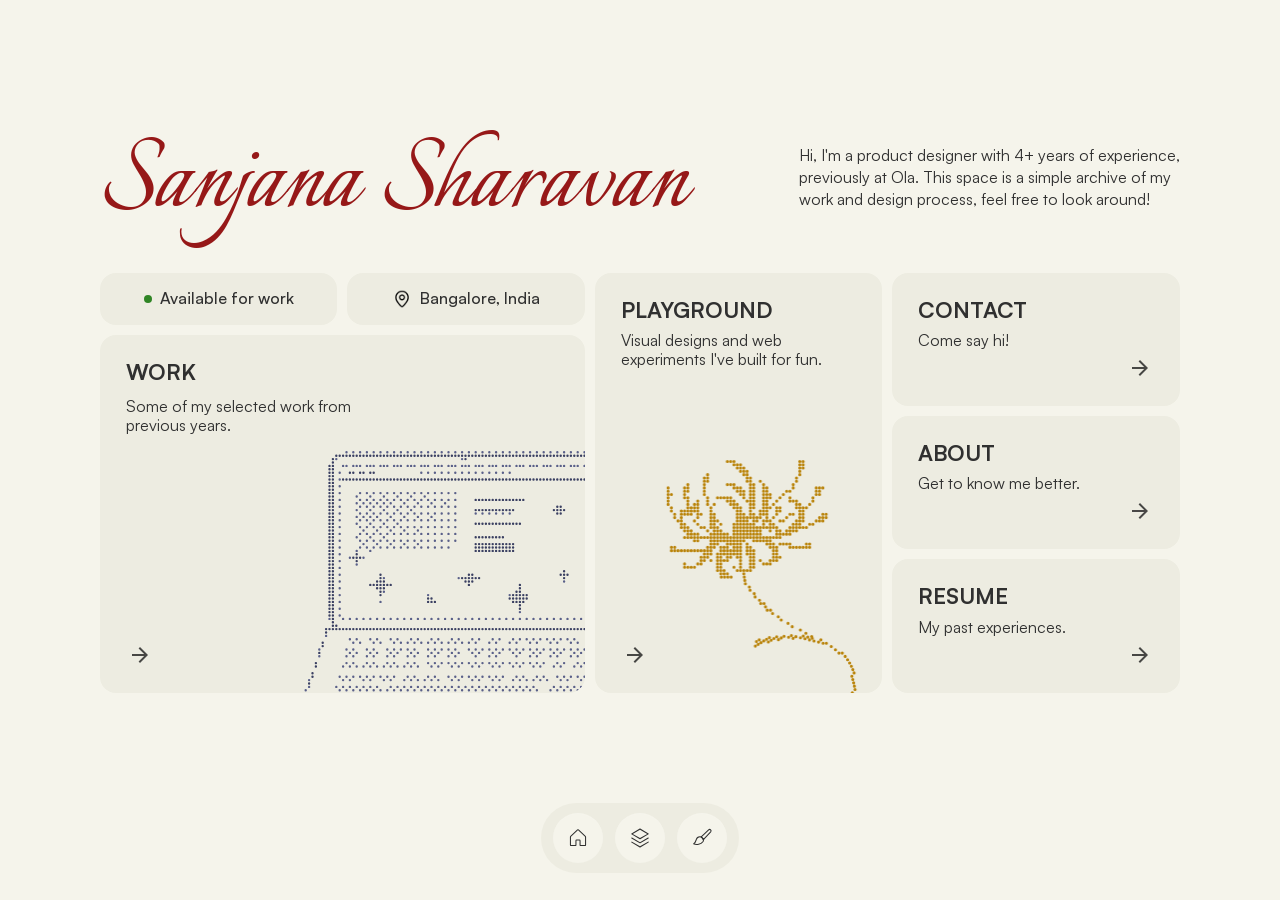
==== commit 2a1ea6be: "Work floral, dotted café doodle, bento spacing - Work: dotted floral pinned to the top-right corner," ====
--- a/index.html
+++ b/index.html
@@ -51,7 +51,7 @@
       <article class="card card--contact">
         <div class="text">
           <h2>CONTACT</h2>
-          <p>Want to collaborate? Come say hi!</p>
+          <p>Come say hi!</p>
         </div>
         <a class="btn-icon" href="contact.html" aria-label="Get in touch">
           <svg viewBox="0 0 24 24" fill="currentColor" aria-hidden="true"><path d="M12 4l-1.41 1.41L16.17 11H4v2h12.17l-5.58 5.59L12 20l8-8z"/></svg>
--- a/styles.css
+++ b/styles.css
@@ -65,6 +65,10 @@
   max-width: calc(1241px + 2 * var(--page-x)); margin: 0 auto;
 }
 .page.contact { position: relative; }
+/* Work: dotted floral in the top-right corner, behind the content */
+.page--work { position: relative; }
+.work-floral { position: absolute; top: 0; right: -35px; width: 440px; aspect-ratio: 1200 / 852; pointer-events: none; z-index: 0; } /* hugs the window corner */
+.page--work .section-head, .page--work .cases, .page--work .older { position: relative; z-index: 1; }
 .script { font-family: var(--font-script); font-weight: 400; line-height: 1; }
 
 /* ---------- Pill button ---------- */
@@ -157,7 +161,7 @@
 }
 /* The cat walks along the bottom of the home page (site.js). Click it → "ouch". */
 .walk-cat {
-  position: fixed; left: 0; bottom: -3px; z-index: 40; /* feet on the bottom edge (drawing has ~3px of space under the paws); walks behind the dock (z 50) */
+  position: fixed; left: 0; bottom: -3px; z-index: 60; /* feet on the bottom edge (drawing has ~3px of space under the paws); walks in front of the dock (z 50) */
   width: 85px; height: 56px; padding: 0; border: 0; background: none; cursor: pointer;
   transform: translateX(-140px); /* waits off-screen left until it starts walking */
 }
@@ -210,9 +214,9 @@
 }
 .card {
   background: var(--card); border-radius: var(--radius-card);
-  padding: 24px; position: relative; overflow: hidden;
-}
-.card h2 { font-size: 24px; font-weight: 700; color: var(--ink); }
+  padding: 30px; position: relative; overflow: hidden;
+}
+.card h2 { font-size: 22px; font-weight: 700; color: var(--ink); }
 .card p { margin-top: 12px; line-height: 1.2; }
 
 .col-1 { grid-column: 1; grid-row: 1 / 7; display: flex; flex-direction: column; gap: var(--gap); }
@@ -397,7 +401,7 @@
 .contact-socials { margin-top: 213px; }
 .contact-socials p { font-size: 20px; font-weight: 500; }
 .contact-socials .row { display: flex; gap: 16px; margin-top: 24px; flex-wrap: wrap; }
-.contact-art { position: absolute; right: 71px; top: 564px; width: 363px; }
+.contact-art { position: absolute; right: 71px; top: 496px; width: 363px; aspect-ratio: 160 / 125; } /* 30-unit headroom above the drawing for the hearts */ /* dotted canvas, drawn in site.js (cafeDots) */
 
 /* =========================================================
    RESPONSIVE
@@ -419,7 +423,7 @@
   .case .btn { margin-top: 32px; }
   .case { top: calc(80px + var(--i, 0) * 16px); }
   .contact h1 { font-size: 200px; }
-  .contact-art { position: static; margin-top: 48px; }
+  .contact-art { position: static; margin-top: 0; display: block; width: min(363px, 100%); }
 }
 
 @media (max-width: 720px) {
@@ -433,6 +437,7 @@
   .about-top { grid-template-columns: 1fr; gap: 24px; }
   .section-head { flex-direction: column; align-items: flex-start; gap: 4px; }
   .section-head h1, .section-head h2 { font-size: 56px; }
+  .work-floral { width: 190px; right: -14px; opacity: .75; }
   .case h3 { font-size: 20px; }
   .case img { height: 220px; }
   .older-row { flex-wrap: wrap; margin-bottom: 40px; }
@@ -469,19 +474,19 @@
     grid-template-rows: repeat(6, minmax(0, 1fr));
   }
   .page--home .status { height: 52px; }
-  .page--home .card { padding: 18px 20px; }
+  .page--home .card { padding: 24px 26px; }
 }
 /* Shorter laptop screens: tighten the small cards so their content still fits */
 @media (min-width: 1201px) and (max-height: 880px) {
-  .page--home .card { padding: 18px 20px; }
+  .page--home .card { padding: 24px 26px; }
   .page--home .card .btn { font-size: 16px; padding: 6px 10px 6px 14px; }
   .page--home .card .btn svg { width: 20px; height: 20px; }
   .page--home .status { height: 52px; }
 }
 /* Very short screens (small laptops): compact the cards further */
 @media (min-width: 1201px) and (max-height: 760px) {
-  .page--home .card { padding: 14px 18px; }
-  .page--home .card h2 { font-size: 20px; }
+  .page--home .card { padding: 20px 22px; }
+  .page--home .card h2 { font-size: 18px; }
   .page--home .card p { font-size: 14px; margin-top: 4px; }
   .page--home .card .btn { font-size: 14px; padding: 4px 8px 4px 12px; gap: 8px; }
   .page--home .card .btn:hover { gap: 12px; }
